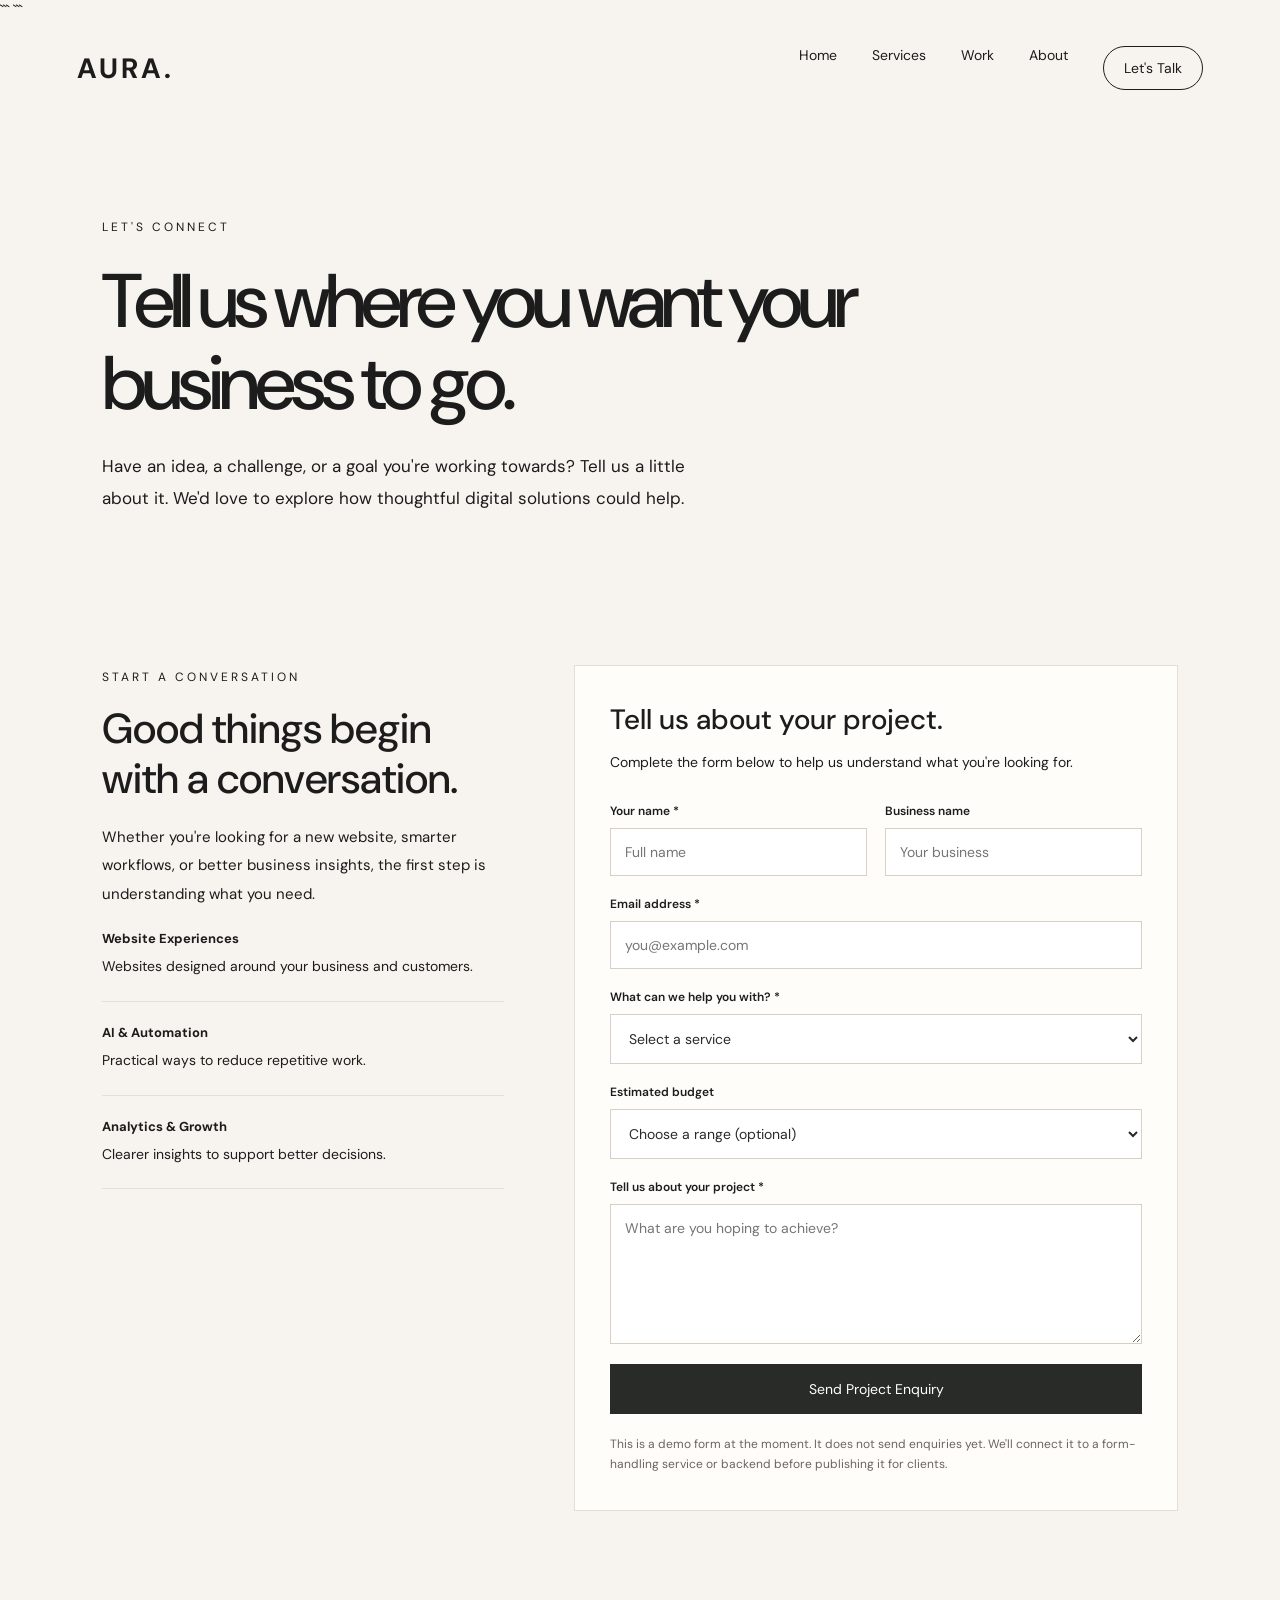
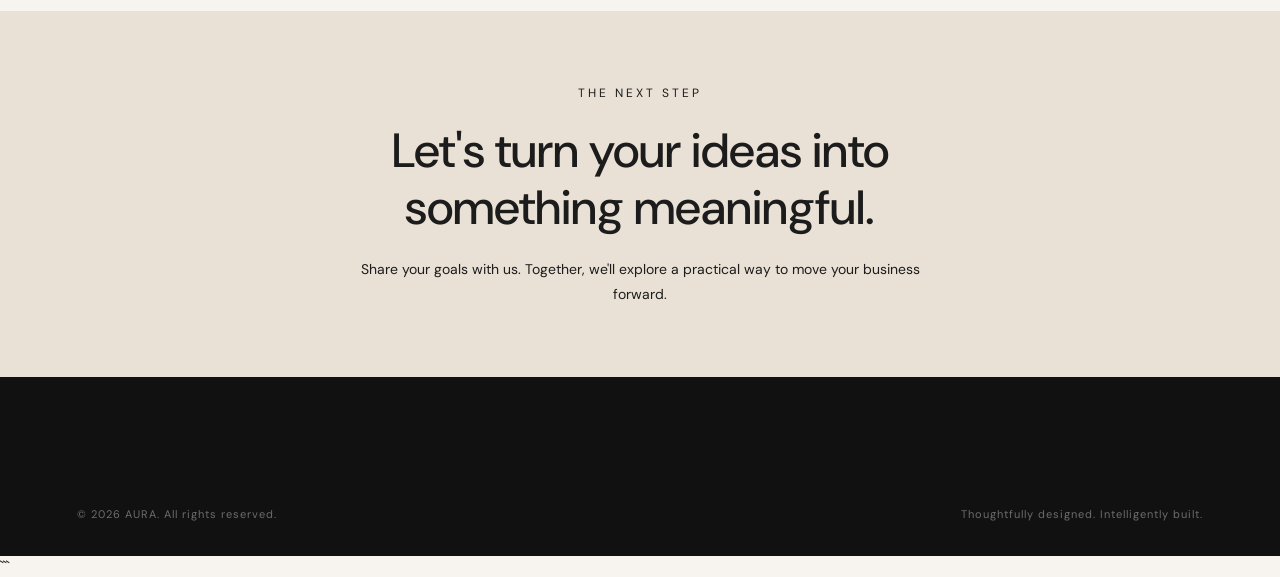
==== contact.html @ 784a13e6 "Add AURA contact portfolio page" ====
<!DOCTYPE html>
<html lang="en">
<head>
    <meta charset="UTF-8">
    <meta name="viewport" content="width=device-width, initial-scale=1.0">
<meta name="description" content="Let's discuss your business goals. Contact AURA to explore websites, AI automation, and digital growth solutions.">

<title>Contact Us | AURA</title>

<link rel="stylesheet" href="css/style.css">

<style>
    .contact-hero {
        padding: 100px 8% 75px;
        background: #f7f4ef;
    }

    .contact-eyebrow {
        text-transform: uppercase;
        letter-spacing: 3px;
        font-size: 12px;
    }

    .contact-hero h1 {
        max-width: 850px;
        margin: 25px 0;
        font-size: clamp(42px, 7vw, 76px);
        line-height: 1.08;
        font-weight: 500;
    }

    .contact-hero p {
        max-width: 620px;
        font-size: 17px;
        line-height: 1.9;
    }

    .contact-main {
        padding: 75px 8% 100px;
        display: grid;
        grid-template-columns: 0.8fr 1.2fr;
        gap: 70px;
        align-items: start;
    }

    .contact-info h2 {
        font-size: clamp(30px, 4vw, 42px);
        line-height: 1.2;
        font-weight: 500;
        margin: 18px 0;
    }

    .contact-info > p {
        line-height: 1.9;
        font-size: 15px;
    }

    .contact-detail {
        padding: 22px 0;
        border-bottom: 1px solid #e4ded4;
    }

    .contact-detail h3 {
        font-size: 13px;
        margin-bottom: 8px;
    }

    .contact-detail p {
        font-size: 14px;
        line-height: 1.7;
        margin: 0;
    }

    .contact-form-wrapper {
        padding: 35px;
        background: #fffdf9;
        border: 1px solid #e4ded4;
    }

    .contact-form-wrapper h2 {
        font-size: 28px;
        font-weight: 500;
        margin: 0 0 12px;
    }

    .contact-form-wrapper > p {
        font-size: 14px;
        line-height: 1.8;
        margin-bottom: 28px;
    }

    .contact-form {
        display: grid;
        gap: 20px;
    }

    .form-row {
        display: grid;
        grid-template-columns: repeat(2, minmax(0, 1fr));
        gap: 18px;
    }

    .form-group {
        display: flex;
        flex-direction: column;
        gap: 9px;
    }

    .form-group label {
        font-size: 12px;
        font-weight: 600;
    }

    .form-group input,
    .form-group select,
    .form-group textarea {
        width: 100%;
        padding: 14px;
        border: 1px solid #d8d0c5;
        background: #ffffff;
        color: #292b29;
        font: inherit;
        font-size: 14px;
        border-radius: 0;
    }

    .form-group input:focus,
    .form-group select:focus,
    .form-group textarea:focus {
        outline: 2px solid #a18a65;
        outline-offset: 2px;
    }

    .form-group textarea {
        min-height: 140px;
        resize: vertical;
    }

    .contact-submit {
        width: 100%;
        padding: 16px 22px;
        border: none;
        background: #292b29;
        color: #ffffff;
        font: inherit;
        font-size: 14px;
        cursor: pointer;
        transition: opacity 0.2s ease;
    }

    .contact-submit:hover {
        opacity: 0.85;
    }

    .form-note {
        font-size: 12px;
        line-height: 1.7;
        color: #69655e;
    }

    .contact-bottom {
        padding: 70px 8%;
        text-align: center;
        background: #e9e1d5;
    }

    .contact-bottom h2 {
        max-width: 700px;
        margin: 20px auto;
        font-size: clamp(30px, 5vw, 48px);
        line-height: 1.2;
        font-weight: 500;
    }

    .contact-bottom p {
        max-width: 580px;
        margin: 0 auto;
        line-height: 1.8;
        font-size: 14px;
    }

    @media (max-width: 800px) {
        .contact-main {
            grid-template-columns: 1fr;
            gap: 45px;
        }
    }

    @media (max-width: 550px) {
        .contact-hero {
            padding: 75px 6% 55px;
        }

        .contact-main,
        .contact-bottom {
            padding-left: 6%;
            padding-right: 6%;
        }

        .contact-form-wrapper {
            padding: 24px 18px;
        }

        .form-row {
            grid-template-columns: 1fr;
        }
    }
</style>
```

</head>

<body>

```
<header>
    <nav>
        <a href="index.html" class="logo">AURA<span>.</span></a>

        <div class="nav-links">
            <a href="index.html">Home</a>
            <a href="services.html">Services</a>
            <a href="work.html">Work</a>
            <a href="about.html">About</a>
            <a href="contact.html" class="nav-button">Let's Talk</a>
        </div>
    </nav>
</header>

<main>

    <section class="contact-hero">
        <span class="contact-eyebrow">LET'S CONNECT</span>

        <h1>Tell us where you want your business to go.</h1>

        <p>
            Have an idea, a challenge, or a goal you're working towards?
            Tell us a little about it. We'd love to explore how thoughtful
            digital solutions could help.
        </p>
    </section>

    <section class="contact-main">

        <div class="contact-info">
            <span class="contact-eyebrow">START A CONVERSATION</span>

            <h2>Good things begin with a conversation.</h2>

            <p>
                Whether you're looking for a new website, smarter
                workflows, or better business insights, the first step
                is understanding what you need.
            </p>

            <div class="contact-detail">
                <h3>Website Experiences</h3>
                <p>Websites designed around your business and customers.</p>
            </div>

            <div class="contact-detail">
                <h3>AI & Automation</h3>
                <p>Practical ways to reduce repetitive work.</p>
            </div>

            <div class="contact-detail">
                <h3>Analytics & Growth</h3>
                <p>Clearer insights to support better decisions.</p>
            </div>
        </div>

        <div class="contact-form-wrapper">
            <h2>Tell us about your project.</h2>

            <p>
                Complete the form below to help us understand what
                you're looking for.
            </p>

            <form class="contact-form" id="contactForm">

                <div class="form-row">
                    <div class="form-group">
                        <label for="name">Your name *</label>
                        <input
                            type="text"
                            id="name"
                            name="name"
                            placeholder="Full name"
                            autocomplete="name"
                            required
                        >
                    </div>

                    <div class="form-group">
                        <label for="business">Business name</label>
                        <input
                            type="text"
                            id="business"
                            name="business"
                            placeholder="Your business"
                            autocomplete="organization"
                        >
                    </div>
                </div>

                <div class="form-group">
                    <label for="email">Email address *</label>
                    <input
                        type="email"
                        id="email"
                        name="email"
                        placeholder="you@example.com"
                        autocomplete="email"
                        required
                    >
                </div>

                <div class="form-group">
                    <label for="service">What can we help you with? *</label>

                    <select id="service" name="service" required>
                        <option value="">Select a service</option>
                        <option value="Website Design">Website Design & Development</option>
                        <option value="AI and Automation">AI & Automation</option>
                        <option value="Analytics">Analytics & Reporting</option>
                        <option value="Digital Strategy">Digital Strategy</option>
                        <option value="Other">Something else</option>
                    </select>
                </div>

                <div class="form-group">
                    <label for="budget">Estimated budget</label>

                    <select id="budget" name="budget">
                        <option value="">Choose a range (optional)</option>
                        <option value="Under KSh 10,000">Under KSh 10,000</option>
                        <option value="KSh 10,000–30,000">KSh 10,000–30,000</option>
                        <option value="KSh 30,000–75,000">KSh 30,000–75,000</option>
                        <option value="KSh 75,000+">KSh 75,000+</option>
                        <option value="Not sure yet">Not sure yet</option>
                    </select>
                </div>

                <div class="form-group">
                    <label for="message">Tell us about your project *</label>

                    <textarea
                        id="message"
                        name="message"
                        placeholder="What are you hoping to achieve?"
                        required
                    ></textarea>
                </div>

                <button type="submit" class="contact-submit">
                    Send Project Enquiry
                </button>

                <p class="form-note">
                    This is a demo form at the moment. It does not send
                    enquiries yet. We'll connect it to a form-handling
                    service or backend before publishing it for clients.
                </p>

            </form>
        </div>

    </section>

    <section class="contact-bottom">
        <span class="contact-eyebrow">THE NEXT STEP</span>

        <h2>Let's turn your ideas into something meaningful.</h2>

        <p>
            Share your goals with us. Together, we'll explore a practical
            way to move your business forward.
        </p>
    </section>

</main>

<footer class="site-footer">
    <div class="footer-bottom">
        <p>&copy; 2026 AURA. All rights reserved.</p>
        <p>Thoughtfully designed. Intelligently built.</p>
    </div>
</footer>

<script src="js/script.js"></script>
```

</body>
</html>
---- css/style.css ----
@import url('https://fonts.googleapis.com/css2?family=DM+Sans:wght@400;500;600;700&family=Playfair+Display:ital,wght@0,500;1,500&display=swap');
/* =========================
   AURA — GLOBAL STYLES
========================= */

* {
    margin: 0;
    padding: 0;
    box-sizing: border-box;
}

body {
    font-family: 'DM Sans', sans-serif;
    background: #f7f4ef;
    color: #1c1c1c;
}

a {
    text-decoration: none;
    color: inherit;
}
/* =========================
   GLOBAL POLISH
========================= */

html {
    scroll-behavior: smooth;
}

body {
    overflow-x: hidden;
}

/* =========================
   NAVIGATION
========================= */

header {
    width: 100%;
    padding: 25px 6%;
     position: sticky;
    top: 0;
    z-index: 1000;

    background: rgba(247, 244, 239, .92);
    backdrop-filter: blur(12px);
}

nav {
    display: flex;
    align-items: center;
    justify-content: space-between;
}

.logo {
    font-size: 28px;
    font-weight: 700;
    letter-spacing: 3px;
}

.nav-links {
    display: flex;
    gap: 35px;
}

.nav-links a {
    font-size: 14px;
}

.nav-button {
    padding: 12px 20px;
    border: 1px solid #1c1c1c;
    border-radius: 30px;
    font-size: 14px;
}


/* =========================
   HERO
========================= */

.hero {
    min-height: 85vh;
    display: flex;
    align-items: center;
    padding: 80px 6%;
}

.hero-content {
    max-width: 850px;
}

.eyebrow {
    font-size: 12px;
    letter-spacing: 3px;
    margin-bottom: 25px;
}

h1 {
    font-size: clamp(60px, 9vw, 120px);
    line-height: 0.95;
    letter-spacing: -5px;
    margin-bottom: 35px;
}

h1 span {
    display: block;
    font-style: italic;
    font-weight: 400;
}

.hero-description {
    max-width: 600px;
    font-size: 19px;
    line-height: 1.7;
    margin-bottom: 40px;
}


/* =========================
   BUTTONS
========================= */

.hero-buttons {
    display: flex;
    gap: 15px;
    align-items: center;
}

.primary-button {
    background: #1c1c1c;
    color: white;
    padding: 16px 26px;
    border-radius: 30px;
}

.secondary-button {
    padding: 16px 26px;
    border: 1px solid #1c1c1c;
    border-radius: 30px;
}


/* =========================
   MOBILE
========================= */

@media (max-width: 768px) {

    .nav-links {
        display: none;
    }

    .nav-button {
        display: none;
    }

    .hero {
        min-height: 80vh;
        padding: 60px 7%;
    }

    h1 {
        font-size: 60px;
        letter-spacing: -3px;
    }

    .hero-description {
        font-size: 17px;
    }

    .hero-buttons {
        flex-direction: column;
        align-items: flex-start;
    }

}
/* =========================
   PROBLEM / SOLUTION SECTION
========================= */

.problem-section {
    padding: 140px 6%;
    background: #1c1c1c;
    color: #f7f4ef;
}

.section-label {
    font-size: 12px;
    letter-spacing: 3px;
    margin-bottom: 70px;
}

.problem-content {
    max-width: 950px;
}

.problem-content h2 {
    font-size: clamp(45px, 6vw, 85px);
    line-height: 1;
    letter-spacing: -3px;
    font-weight: 500;
    margin-bottom: 40px;
}

.problem-content h2 span {
    display: block;
    font-style: italic;
}

.problem-content p {
    max-width: 650px;
    font-size: 19px;
    line-height: 1.7;
}


/* =========================
   GROWTH GRID
========================= */

.growth-grid {
    display: grid;
    grid-template-columns: repeat(4, 1fr);
    gap: 30px;
    margin-top: 120px;
}

.growth-item {
    border-top: 1px solid rgba(247, 244, 239, 0.3);
    padding-top: 25px;
}

.growth-item span {
    font-size: 12px;
    letter-spacing: 2px;
    opacity: 0.6;
}

.growth-item h3 {
    font-size: 24px;
    margin: 35px 0 15px;
}

.growth-item p {
    font-size: 15px;
    line-height: 1.6;
    opacity: 0.7;
}


/* =========================
   MOBILE
========================= */

@media (max-width: 768px) {

    .problem-section {
        padding: 90px 7%;
    }

    .problem-content h2 {
        font-size: 48px;
    }

    .growth-grid {
        grid-template-columns: 1fr;
        gap: 50px;
        margin-top: 80px;
    }

}
/* =========================
   SERVICES SECTION
========================= */

.services-section {
    padding: 140px 6%;
    background: #f7f4ef;
    color: #1c1c1c;
}

.services-heading {
    display: flex;
    justify-content: space-between;
    align-items: flex-end;
    gap: 60px;
    margin-bottom: 80px;
}

.services-heading h2 {
    max-width: 850px;
    font-size: clamp(45px, 6vw, 80px);
    line-height: 1;
    letter-spacing: -3px;
    font-weight: 500;
}

.services-heading h2 span {
    display: block;
    font-style: italic;
}

.services-heading p {
    max-width: 350px;
    font-size: 17px;
    line-height: 1.7;
}


/* =========================
   SERVICE CARDS
========================= */

.services-grid {
    display: grid;
    grid-template-columns: repeat(3, 1fr);
    gap: 20px;
}

.service-card {
    min-height: 500px;
    padding: 35px;
    border: 1px solid #d8d3cb;
    display: flex;
    flex-direction: column;
    justify-content: space-between;
    transition: transform 0.3s ease,
                background 0.3s ease;
}

.service-card:hover {
    transform: translateY(-8px);
}

.service-card.featured {
    background: #1c1c1c;
    color: #f7f4ef;
    border-color: #1c1c1c;
}

.service-number {
    font-size: 12px;
    letter-spacing: 2px;
    opacity: 0.6;
}

.service-content h3 {
    font-size: 32px;
    margin-bottom: 20px;
    letter-spacing: -1px;
}

.service-content p {
    font-size: 16px;
    line-height: 1.7;
    max-width: 350px;
    opacity: 0.75;
    margin-bottom: 30px;
}

.service-content ul {
    list-style: none;
    display: flex;
    flex-direction: column;
    gap: 12px;
}

.service-content li {
    font-size: 14px;
    padding-bottom: 12px;
    border-bottom: 1px solid rgba(28, 28, 28, 0.15);
}

.featured .service-content li {
    border-color: rgba(247, 244, 239, 0.2);
}

.service-link {
    font-size: 14px;
    font-weight: 600;
}


/* =========================
   SERVICES MOBILE
========================= */

@media (max-width: 900px) {

    .services-heading {
        flex-direction: column;
        align-items: flex-start;
    }

    .services-grid {
        grid-template-columns: 1fr;
    }

    .service-card {
        min-height: 420px;
    }

}
/* =========================
   INDUSTRIES SECTION
========================= */

.industries-section {
    padding: 150px 6%;
    background: #e9e4dc;
    color: #1c1c1c;
}

.industries-heading {
    display: flex;
    justify-content: space-between;
    align-items: flex-end;
    gap: 60px;
    margin-top: 70px;
    margin-bottom: 100px;
}

.industries-heading h2 {
    max-width: 800px;
    font-size: clamp(48px, 6vw, 82px);
    line-height: 1;
    letter-spacing: -4px;
    font-weight: 500;
}

.industries-heading h2 span {
    display: block;
    font-style: italic;
}

.industries-heading p {
    max-width: 370px;
    font-size: 17px;
    line-height: 1.7;
}


/* =========================
   INDUSTRY LIST
========================= */

.industries-list {
    border-top: 1px solid rgba(28, 28, 28, 0.25);
}

.industry-item {
    display: grid;
    grid-template-columns: 80px 1fr 50px;
    align-items: center;
    gap: 30px;

    padding: 28px 0;

    border-bottom: 1px solid rgba(28, 28, 28, 0.25);

    transition:
        padding 0.3s ease,
        background 0.3s ease;
}

.industry-number {
    font-size: 12px;
    letter-spacing: 2px;
    opacity: 0.5;
}

.industry-name {
    font-size: clamp(28px, 4vw, 52px);
    letter-spacing: -2px;
    transition: transform 0.3s ease;
}

.industry-arrow {
    font-size: 25px;
    opacity: 0.5;
    transition:
        transform 0.3s ease,
        opacity 0.3s ease;
}


/* =========================
   INDUSTRY HOVER
========================= */

.industry-item:hover {
    padding-left: 20px;
    padding-right: 20px;
}

.industry-item:hover .industry-name {
    transform: translateX(10px);
}

.industry-item:hover .industry-arrow {
    transform: translate(5px, -5px);
    opacity: 1;
}


/* =========================
   INDUSTRIES MOBILE
========================= */

@media (max-width: 768px) {

    .industries-section {
        padding: 100px 7%;
    }

    .industries-heading {
        flex-direction: column;
        align-items: flex-start;
        margin-top: 50px;
        margin-bottom: 70px;
    }

    .industries-heading h2 {
        font-size: 50px;
    }

    .industry-item {
        grid-template-columns: 45px 1fr 30px;
        gap: 15px;
        padding: 22px 0;
    }

    .industry-name {
        font-size: 28px;
    }

}
/* =========================
   WORK SECTION
========================= */

.work-section {
    padding: 150px 6%;
    background: #f7f4ef;
    color: #1c1c1c;
}

.work-top {
    display: flex;
    justify-content: space-between;
    align-items: flex-end;
    gap: 60px;
    margin-bottom: 80px;
}

.work-top p {
    max-width: 360px;
    font-size: 17px;
    line-height: 1.7;
}

.featured-project {
    display: grid;
    grid-template-columns: 1.4fr 0.8fr;
    min-height: 650px;
    background: #1c1c1c;
    color: #f7f4ef;
}

.project-visual {
    position: relative;
    min-height: 650px;
    overflow: hidden;
    background: #c9b8a2;
}

.project-placeholder {
    position: absolute;
    inset: 0;

    display: flex;
    flex-direction: column;
    align-items: center;
    justify-content: center;

    color: #f7f4ef;
    background:
        linear-gradient(
            135deg,
            #b8a58e 0%,
            #d8c6ae 45%,
            #8e7762 100%
        );
}

.project-placeholder p {
    font-size: clamp(70px, 10vw, 150px);
    line-height: .8;
    letter-spacing: -8px;
    font-weight: 500;
}

.project-placeholder span {
    margin-top: 20px;
    font-size: 14px;
    letter-spacing: 8px;
}

.project-overlay {
    position: absolute;
    z-index: 2;
    top: 30px;
    left: 30px;
    right: 30px;

    display: flex;
    justify-content: space-between;

    font-size: 11px;
    letter-spacing: 2px;
    color: #f7f4ef;
}

.project-info {
    padding: 55px;
    display: flex;
    flex-direction: column;
    justify-content: space-between;
}

.project-meta {
    display: flex;
    justify-content: space-between;

    font-size: 11px;
    letter-spacing: 2px;
    opacity: .55;
}

.project-info h2 {
    margin-top: 80px;

    font-size: clamp(55px, 6vw, 90px);
    line-height: .9;
    letter-spacing: -4px;
    font-weight: 500;
}

.project-info h2 span {
    display: block;
    font-style: italic;
}

.project-info p {
    max-width: 400px;
    margin-top: 40px;

    font-size: 16px;
    line-height: 1.7;
    opacity: .7;
}

.project-tags {
    display: flex;
    flex-wrap: wrap;
    gap: 8px;
    margin-top: 35px;
}

.project-tags span {
    padding: 9px 13px;
    border: 1px solid rgba(247, 244, 239, .25);

    font-size: 11px;
    letter-spacing: 1px;
}

.project-link {
    display: inline-block;
    width: fit-content;

    margin-top: 50px;
    padding-bottom: 8px;

    border-bottom: 1px solid rgba(247, 244, 239, .5);

    font-size: 14px;
    font-weight: 600;
}

/* Hover */

.project-visual {
    transition: transform .5s ease;
}

.featured-project:hover .project-placeholder {
    transform: scale(1.04);
}

.project-placeholder {
    transition: transform .6s ease;
}

.project-link {
    transition: opacity .3s ease;
}

.project-link:hover {
    opacity: .6;
}


/* Mobile */

@media (max-width: 900px) {

    .work-section {
        padding: 100px 7%;
    }

    .work-top {
        flex-direction: column;
        align-items: flex-start;
        gap: 30px;
        margin-bottom: 60px;
    }

    .featured-project {
        grid-template-columns: 1fr;
    }

    .project-visual {
        min-height: 450px;
    }

    .project-info {
        padding: 40px 30px;
    }

    .project-info h2 {
        margin-top: 60px;
        font-size: 65px;
    }

}
/* =========================
   PROCESS SECTION
========================= */

.process-section {
    padding: 150px 6%;
    background: #1c1c1c;
    color: #f7f4ef;
}

.process-heading {
    display: flex;
    justify-content: space-between;
    align-items: flex-end;
    gap: 60px;
    margin-top: 70px;
    margin-bottom: 100px;
}

.process-heading h2 {
    max-width: 800px;
    font-size: clamp(48px, 6vw, 82px);
    line-height: 1;
    letter-spacing: -4px;
    font-weight: 500;
}

.process-heading h2 span {
    display: block;
    font-style: italic;
}

.process-heading p {
    max-width: 370px;
    font-size: 17px;
    line-height: 1.7;
    opacity: .7;
}

.process-grid {
    display: grid;
    grid-template-columns: repeat(3, 1fr);
    gap: 20px;
}

.process-item {
    min-height: 360px;
    padding: 35px;

    border-top: 1px solid rgba(247, 244, 239, .3);

    display: flex;
    flex-direction: column;
    justify-content: space-between;

    transition: background .3s ease, transform .3s ease;
}

.process-item:hover {
    background: rgba(247, 244, 239, .05);
    transform: translateY(-6px);
}

.process-number {
    font-size: 12px;
    letter-spacing: 2px;
    opacity: .5;
}

.process-item h3 {
    font-size: 36px;
    letter-spacing: -1px;
    font-weight: 500;
}

.process-item p {
    max-width: 330px;
    font-size: 15px;
    line-height: 1.7;
    opacity: .65;
}


/* Mobile */

@media (max-width: 900px) {

    .process-section {
        padding: 100px 7%;
    }

    .process-heading {
        flex-direction: column;
        align-items: flex-start;
        margin-top: 50px;
        margin-bottom: 70px;
    }

    .process-heading h2 {
        font-size: 50px;
    }

    .process-grid {
        grid-template-columns: 1fr;
        gap: 20px;
    }

    .process-item {
        min-height: 300px;
    }

}
/* =========================
   OFFERS SECTION
========================= */

.offers-section {
    padding: 150px 6%;
    background: #e9e4dc;
    color: #1c1c1c;
}

.offers-heading {
    display: flex;
    justify-content: space-between;
    align-items: flex-end;
    gap: 60px;
    margin-top: 70px;
    margin-bottom: 100px;
}

.offers-heading h2 {
    max-width: 800px;
    font-size: clamp(48px, 6vw, 82px);
    line-height: 1;
    letter-spacing: -4px;
    font-weight: 500;
}

.offers-heading h2 span {
    display: block;
    font-style: italic;
}

.offers-heading p {
    max-width: 370px;
    font-size: 17px;
    line-height: 1.7;
    opacity: .7;
}

.offers-grid {
    display: grid;
    grid-template-columns: repeat(3, 1fr);
    gap: 20px;
}

.offer-card {
    min-height: 620px;
    padding: 35px;

    border: 1px solid rgba(28, 28, 28, .2);

    display: flex;
    flex-direction: column;
    justify-content: space-between;

    transition: transform .3s ease, background .3s ease;
}

.offer-card:hover {
    transform: translateY(-8px);
    background: #f7f4ef;
}

.featured-offer {
    background: #1c1c1c;
    color: #f7f4ef;
    border-color: #1c1c1c;
}

.featured-offer:hover {
    background: #1c1c1c;
}

.offer-top {
    display: flex;
    justify-content: space-between;
    align-items: center;
}

.offer-number {
    font-size: 12px;
    letter-spacing: 2px;
    opacity: .5;
}

.offer-label {
    font-size: 11px;
    letter-spacing: 3px;
    opacity: .6;
}

.offer-content {
    margin-top: 60px;
}

.offer-content h3 {
    max-width: 350px;
    font-size: 34px;
    line-height: 1.05;
    letter-spacing: -1.5px;
    font-weight: 500;
    margin-bottom: 25px;
}

.offer-content p {
    max-width: 350px;
    font-size: 15px;
    line-height: 1.7;
    opacity: .65;
    margin-bottom: 35px;
}

.offer-content ul {
    list-style: none;
    display: flex;
    flex-direction: column;
    gap: 12px;
}

.offer-content li {
    padding-bottom: 12px;
    border-bottom: 1px solid rgba(28, 28, 28, .15);
    font-size: 14px;
}

.featured-offer .offer-content li {
    border-color: rgba(247, 244, 239, .2);
}

.offer-bottom {
    display: flex;
    justify-content: space-between;
    align-items: center;
    gap: 20px;

    padding-top: 25px;
    border-top: 1px solid rgba(28, 28, 28, .2);
}

.featured-offer .offer-bottom {
    border-color: rgba(247, 244, 239, .2);
}

.offer-bottom span {
    font-size: 13px;
    opacity: .7;
}

.offer-bottom a {
    font-size: 13px;
    font-weight: 600;
    padding-bottom: 5px;
    border-bottom: 1px solid currentColor;
}


/* Mobile */

@media (max-width: 900px) {

    .offers-section {
        padding: 100px 7%;
    }

    .offers-heading {
        flex-direction: column;
        align-items: flex-start;
        margin-top: 50px;
        margin-bottom: 70px;
    }

    .offers-heading h2 {
        font-size: 50px;
    }

    .offers-grid {
        grid-template-columns: 1fr;
    }

    .offer-card {
        min-height: 550px;
    }

}
/* =========================
   AUDIT SECTION
========================= */

.audit-section {
    padding: 160px 6%;
    background: #1c1c1c;
    color: #f7f4ef;

    display: grid;
    grid-template-columns: 1.4fr .6fr;
    gap: 100px;
}

.audit-content h2 {
    max-width: 900px;
    margin-top: 70px;

    font-size: clamp(50px, 7vw, 100px);
    line-height: .95;
    letter-spacing: -5px;
    font-weight: 500;
}

.audit-content h2 span {
    display: block;
    font-style: italic;
}

.audit-content > p {
    max-width: 560px;
    margin-top: 45px;

    font-size: 18px;
    line-height: 1.7;
    opacity: .65;
}

.audit-button {
    display: inline-block;

    margin-top: 45px;
    padding: 16px 24px;

    background: #f7f4ef;
    color: #1c1c1c;

    font-size: 14px;
    font-weight: 600;

    transition: transform .3s ease, opacity .3s ease;
}

.audit-button:hover {
    transform: translateY(-4px);
    opacity: .85;
}

.audit-details {
    align-self: end;
}

.audit-detail {
    display: grid;
    grid-template-columns: 40px 1fr;
    gap: 20px;

    padding: 22px 0;

    border-top: 1px solid rgba(247, 244, 239, .25);
}

.audit-detail:last-child {
    border-bottom: 1px solid rgba(247, 244, 239, .25);
}

.audit-detail span {
    font-size: 11px;
    letter-spacing: 2px;
    opacity: .45;
}

.audit-detail p {
    font-size: 14px;
    opacity: .7;
}


/* Mobile */

@media (max-width: 900px) {

    .audit-section {
        padding: 110px 7%;
        grid-template-columns: 1fr;
        gap: 80px;
    }

    .audit-content h2 {
        margin-top: 50px;
        font-size: 55px;
        letter-spacing: -3px;
    }

    .audit-content > p {
        font-size: 16px;
    }

}
/* =========================
   FOOTER
========================= */

.site-footer {
    padding: 100px 6% 35px;
    background: #111111;
    color: #f7f4ef;
}

.footer-main {
    display: grid;
    grid-template-columns: 2fr 1fr 1fr 1fr;
    gap: 60px;
    padding-bottom: 100px;
}

.footer-logo {
    display: inline-block;

    font-size: 32px;
    font-weight: 700;
    letter-spacing: 5px;
}

.footer-brand p {
    max-width: 250px;
    margin-top: 25px;

    font-size: 15px;
    line-height: 1.7;
    opacity: .55;
}

.footer-column {
    display: flex;
    flex-direction: column;
    gap: 15px;
}

.footer-title {
    margin-bottom: 15px;

    font-size: 10px;
    letter-spacing: 2px;
    opacity: .4;
}

.footer-column a {
    width: fit-content;

    font-size: 14px;
    opacity: .65;

    transition: opacity .3s ease;
}

.footer-column a:hover {
    opacity: 1;
}

.footer-statement {
    padding: 80px 0;
    border-top: 1px solid rgba(247, 244, 239, .15);
    border-bottom: 1px solid rgba(247, 244, 239, .15);
}

.footer-statement p {
    max-width: 900px;

    font-size: clamp(50px, 7vw, 105px);
    line-height: .95;
    letter-spacing: -5px;
    font-weight: 500;
}

.footer-statement span {
    display: block;
    font-style: italic;
}

.footer-bottom {
    display: flex;
    justify-content: space-between;

    padding-top: 30px;

    font-size: 11px;
    letter-spacing: 1px;
    opacity: .4;
}


/* Mobile */

@media (max-width: 900px) {

    .site-footer {
        padding: 80px 7% 30px;
    }

    .footer-main {
        grid-template-columns: 1fr 1fr;
        gap: 60px 30px;
        padding-bottom: 70px;
    }

    .footer-brand {
        grid-column: 1 / -1;
    }

    .footer-statement {
        padding: 60px 0;
    }

    .footer-statement p {
        font-size: 55px;
        letter-spacing: -3px;
    }

    .footer-bottom {
        flex-direction: column;
        gap: 10px;
    }

}
/* =========================
   TYPOGRAPHY POLISH
========================= */

.hero h1 span,
.problem-content h2 span,
.services-heading h2 span,
.industries-heading h2 span,
.project-info h2 span,
.process-heading h2 span,
.offers-heading h2 span,
.audit-content h2 span,
.footer-statement span {
    font-family: "Playfair Display", serif;
    font-style: italic;
    font-weight: 500;
}
/* ================================
   AZURE DIANI VISUAL
================================ */

.azure-scene {
    position: absolute;
    inset: 0;
    overflow: hidden;
    background:
        linear-gradient(
            180deg,
            #b9c9c8 0%,
            #d9d1bd 42%,
            #9eae9e 43%,
            #6f8f91 63%,
            #315d68 100%
        );
    transition: transform .7s ease;
}

.featured-project:hover .azure-scene {
    transform: scale(1.04);
}

/* Sun */

.azure-sun {
    position: absolute;
    width: 170px;
    height: 170px;
    border-radius: 50%;
    background: #f3d9a4;
    top: 16%;
    right: 18%;
    filter: blur(1px);
    opacity: .9;
}

/* Horizon */

.azure-horizon {
    position: absolute;
    width: 100%;
    height: 22%;
    left: 0;
    top: 39%;
    background: rgba(236, 218, 182, .35);
}

/* Water */

.azure-water {
    position: absolute;
    width: 130%;
    height: 45%;
    left: -15%;
    bottom: -12%;
    border-radius: 50% 50% 0 0;
    background:
        repeating-linear-gradient(
            175deg,
            rgba(255,255,255,.12) 0px,
            rgba(255,255,255,.12) 2px,
            transparent 2px,
            transparent 14px
        ),
        linear-gradient(
            180deg,
            #67949a,
            #315d68
        );
}

/* Palm silhouettes */

.azure-palm {
    position: absolute;
    width: 18px;
    height: 300px;
    background: #263c37;
    bottom: -50px;
    border-radius: 50px;
    transform-origin: bottom center;
    z-index: 2;
}

.azure-palm-left {
    left: 9%;
    transform: rotate(8deg);
}

.azure-palm-right {
    right: 8%;
    height: 340px;
    transform: rotate(-10deg);
}

/* Palm leaves */

.azure-palm::before,
.azure-palm::after {
    content: "";
    position: absolute;
    width: 170px;
    height: 90px;
    top: -35px;
    left: -75px;
    border-radius: 50%;
    border-top: 18px solid #263c37;
    transform: rotate(-20deg);
}

.azure-palm::after {
    transform: rotate(25deg);
}

/* Azure branding */

.azure-brand {
    position: absolute;
    z-index: 3;
    inset: 0;
    display: flex;
    flex-direction: column;
    align-items: center;
    justify-content: center;
    color: #f7f4ef;
    text-shadow: 0 3px 20px rgba(0,0,0,.18);
}

.azure-brand span {
    font-family: "Playfair Display", serif;
    font-size: clamp(70px, 9vw, 135px);
    line-height: .8;
    letter-spacing: -6px;
    font-weight: 500;
}

.azure-brand small {
    margin-top: 22px;
    font-size: 12px;
    letter-spacing: 9px;
    margin-left: 9px;
}

/* Bottom caption */

.azure-caption {
    position: absolute;
    z-index: 4;
    left: 30px;
    right: 30px;
    bottom: 25px;
    display: flex;
    justify-content: space-between;
    color: #f7f4ef;
    font-size: 10px;
    letter-spacing: 2px;
    opacity: .7;
}

/* Mobile */

@media (max-width: 900px) {

    .azure-sun {
        width: 120px;
        height: 120px;
        right: 12%;
    }

    .azure-brand span {
        font-size: 85px;
    }

    .azure-brand small {
        font-size: 10px;
        letter-spacing: 7px;
    }

    .azure-palm {
        height: 240px;
    }

    .azure-palm-right {
        height: 270px;
    }

    .azure-caption {
        left: 20px;
        right: 20px;
    }
}
/* ================================
   ABOUT AURA
================================ */

.about-section {
    padding: 150px 6%;
    background: #f7f4ef;
    color: #1c1c1c;
}

.about-top {
    display: flex;
    justify-content: space-between;
    align-items: flex-start;
    gap: 60px;
    padding-bottom: 90px;
    border-bottom: 1px solid #d8d3cb;
}

.about-top p {
    max-width: 500px;
    font-size: 20px;
    line-height: 1.6;
}

.about-main {
    display: grid;
    grid-template-columns: 1.1fr .9fr;
    gap: 100px;
    padding: 110px 0;
}

.about-heading h2 {
    max-width: 800px;
    font-size: clamp(55px, 7vw, 105px);
    line-height: .95;
    letter-spacing: -5px;
    font-weight: 500;
}

.about-heading h2 span {
    display: block;
    font-family: "Playfair Display", serif;
    font-style: italic;
    font-weight: 500;
}

.about-copy {
    max-width: 520px;
    padding-top: 10px;
}

.about-copy p {
    font-size: 16px;
    line-height: 1.8;
    margin-bottom: 28px;
    opacity: .65;
}

.about-copy .about-lead {
    font-size: 22px;
    line-height: 1.55;
    opacity: 1;
    margin-bottom: 35px;
}

.about-principles {
    display: grid;
    grid-template-columns: repeat(4, 1fr);
    gap: 20px;
}

.about-principle {
    min-height: 250px;
    padding: 30px;
    border-top: 1px solid #c9c3ba;
    transition:
        transform .3s ease,
        background .3s ease;
}

.about-principle:hover {
    transform: translateY(-6px);
    background: #e9e4dc;
}

.about-principle > span {
    font-size: 11px;
    letter-spacing: 2px;
    opacity: .45;
}

.about-principle h3 {
    margin-top: 70px;
    margin-bottom: 15px;
    font-size: 27px;
    letter-spacing: -1px;
    font-weight: 500;
}

.about-principle p {
    max-width: 220px;
    font-size: 14px;
    line-height: 1.7;
    opacity: .6;
}


/* Responsive */

@media (max-width: 900px) {

    .about-section {
        padding: 100px 7%;
    }

    .about-top {
        flex-direction: column;
        gap: 35px;
        padding-bottom: 60px;
    }

    .about-top p {
        font-size: 18px;
    }

    .about-main {
        grid-template-columns: 1fr;
        gap: 60px;
        padding: 80px 0;
    }

    .about-heading h2 {
        font-size: 60px;
        letter-spacing: -3px;
    }

    .about-copy .about-lead {
        font-size: 20px;
    }

    .about-principles {
        grid-template-columns: 1fr 1fr;
        gap: 15px;
    }

    .about-principle {
        min-height: 230px;
    }
}


@media (max-width: 600px) {

    .about-section {
        padding: 85px 7%;
    }

    .about-main {
        padding: 65px 0;
    }

    .about-heading h2 {
        font-size: 50px;
    }

    .about-principles {
        grid-template-columns: 1fr;
    }

    .about-principle {
        min-height: 210px;
    }

    .about-principle h3 {
        margin-top: 55px;
    }
}
/* =================================
   BUILD 14 — AURA TRUST SECTION
================================= */

.trust-section {
    padding: 150px 6%;
    background: #1c1c1c;
    color: #f7f4ef;
}

.trust-heading {
    display: flex;
    justify-content: space-between;
    align-items: flex-end;
    gap: 70px;
    margin-top: 70px;
    margin-bottom: 90px;
}

.trust-heading h2 {
    max-width: 800px;
    font-size: clamp(45px, 6vw, 82px);
    line-height: 1;
    letter-spacing: -4px;
    font-weight: 500;
}

.trust-heading h2 span {
    display: block;
    font-family: "Playfair Display", serif;
    font-style: italic;
    font-weight: 500;
}

.trust-heading > p {
    max-width: 350px;
    font-size: 16px;
    line-height: 1.8;
    opacity: .65;
}

.trust-grid {
    display: grid;
    grid-template-columns: repeat(3, 1fr);
    gap: 20px;
}

.trust-card {
    min-height: 380px;
    padding: 35px;
    border: 1px solid rgba(247, 244, 239, .2);
    display: flex;
    flex-direction: column;
    align-items: flex-start;
    transition:
        transform .3s ease,
        background .3s ease,
        border-color .3s ease;
}

.trust-card:hover {
    transform: translateY(-6px);
    background: rgba(247, 244, 239, .04);
    border-color: rgba(247, 244, 239, .5);
}

.trust-number {
    font-size: 12px;
    letter-spacing: 2px;
    opacity: .5;
}

.trust-card h3 {
    margin-top: 65px;
    margin-bottom: 20px;
    font-size: 30px;
    letter-spacing: -1px;
    font-weight: 500;
}

.trust-card > p {
    max-width: 320px;
    font-size: 15px;
    line-height: 1.8;
    opacity: .65;
}

.trust-caption {
    margin-top: auto;
    padding-top: 35px;
    font-size: 10px;
    letter-spacing: 2px;
    opacity: .45;
}

.trust-bottom {
    margin-top: 100px;
    padding-top: 50px;
    border-top: 1px solid rgba(247, 244, 239, .2);
    display: flex;
    justify-content: space-between;
    align-items: flex-end;
    gap: 40px;
}

.trust-bottom p {
    max-width: 750px;
    font-size: clamp(28px, 4vw, 48px);
    line-height: 1.2;
    letter-spacing: -1.5px;
}

.trust-bottom p span {
    display: block;
    font-family: "Playfair Display", serif;
    font-style: italic;
}

.trust-bottom a {
    flex-shrink: 0;
    padding-bottom: 8px;
    border-bottom: 1px solid rgba(247, 244, 239, .5);
    font-size: 13px;
    transition: opacity .3s ease;
}

.trust-bottom a:hover {
    opacity: .6;
}


/* RESPONSIVE DESIGN */

@media (max-width: 900px) {

    .trust-section {
        padding: 100px 7%;
    }

    .trust-heading {
        flex-direction: column;
        align-items: flex-start;
        gap: 30px;
        margin-top: 50px;
        margin-bottom: 60px;
    }

    .trust-heading h2 {
        font-size: 55px;
    }

    .trust-grid {
        grid-template-columns: 1fr;
        gap: 15px;
    }

    .trust-card {
        min-height: 300px;
    }

    .trust-card h3 {
        margin-top: 45px;
    }

    .trust-bottom {
        flex-direction: column;
        align-items: flex-start;
        gap: 30px;
        margin-top: 70px;
    }
}

@media (max-width: 600px) {

    .trust-section {
        padding: 85px 7%;
    }

    .trust-heading h2 {
        font-size: 43px;
        letter-spacing: -2px;
    }

    .trust-card {
        padding: 28px;
    }

    .trust-card h3 {
        font-size: 27px;
    }

    .trust-bottom p {
        font-size: 32px;
    }
}
/* =====================================
   BUILD 16 — CASA SOL PROJECT
===================================== */

.casa-project {
    display: grid;
    grid-template-columns: 1.2fr .8fr;
    min-height: 600px;
    margin-top: 35px;
    background: #e9e4dc;
    color: #1c1c1c;
    overflow: hidden;
}

.casa-visual {
    position: relative;
    min-height: 600px;
    overflow: hidden;
    background:
        linear-gradient(
            180deg,
            #d9c8ad 0%,
            #eee0c8 48%,
            #b4b9a4 49%,
            #728b80 100%
        );
    isolation: isolate;
}

.casa-topline,
.casa-bottomline {
    position: absolute;
    z-index: 5;
    left: 30px;
    right: 30px;
    display: flex;
    justify-content: space-between;
    gap: 15px;
    color: #f7f4ef;
    font-size: 10px;
    letter-spacing: 2px;
}

.casa-topline {
    top: 30px;
}

.casa-bottomline {
    bottom: 25px;
    opacity: .8;
}

.casa-sun {
    position: absolute;
    top: 13%;
    right: 17%;
    width: 125px;
    height: 125px;
    border-radius: 50%;
    background: #f5e4bc;
    opacity: .9;
}

/* Villa architecture */

.casa-architecture {
    position: absolute;
    inset: 0;
    display: flex;
    flex-direction: column;
    justify-content: flex-end;
    align-items: center;
}

.casa-building {
    position: relative;
    z-index: 2;
    width: 76%;
    margin-bottom: 0;
}

.casa-roof {
    height: 25px;
    background: #8b7964;
    clip-path: polygon(5% 0, 95% 0, 100% 100%, 0 100%);
}

.casa-wall {
    height: 190px;
    padding: 35px 28px 0;
    display: flex;
    justify-content: center;
    align-items: stretch;
    gap: 12px;
    background: #f0e7d8;
    box-shadow: 0 15px 30px rgba(48, 49, 39, .12);
}

.casa-window,
.casa-door {
    flex: 1;
    min-width: 0;
    background:
        linear-gradient(
            145deg,
            #8ba3a0,
            #3c5c5c
        );
    border: 7px solid #d3c4ae;
}

.casa-door {
    flex: .85;
    background:
        linear-gradient(
            90deg,
            #a68b6b,
            #725c47
        );
}

/* Pool */

.casa-pool {
    position: relative;
    z-index: 3;
    width: 90%;
    height: 100px;
    margin-top: -2px;
    background:
        repeating-linear-gradient(
            175deg,
            rgba(255,255,255,.2) 0,
            rgba(255,255,255,.2) 2px,
            transparent 2px,
            transparent 13px
        ),
        linear-gradient(
            180deg,
            #91b4b3,
            #527e83
        );
    clip-path: polygon(8% 0, 92% 0, 100% 100%, 0 100%);
}

/* Branding */

.casa-brand {
    position: absolute;
    z-index: 4;
    top: 43%;
    left: 50%;
    width: 90%;
    transform: translate(-50%, -50%);
    display: flex;
    flex-direction: column;
    align-items: center;
    color: #fffaf0;
    text-align: center;
    text-shadow: 0 2px 15px rgba(28, 28, 28, .2);
}

.casa-brand span {
    font-family: "Playfair Display", serif;
    font-size: clamp(45px, 6vw, 85px);
    letter-spacing: -3px;
}

.casa-brand small {
    margin-top: 8px;
    font-size: 9px;
    letter-spacing: 5px;
}

/* Project details */

.casa-info {
    min-width: 0;
    padding: 45px;
    display: flex;
    flex-direction: column;
    justify-content: space-between;
}

.casa-meta {
    display: flex;
    justify-content: space-between;
    gap: 15px;
    font-size: 10px;
    letter-spacing: 1.5px;
    opacity: .55;
}

.casa-description {
    margin-top: 65px;
    margin-bottom: 35px;
}

.casa-label {
    display: block;
    margin-bottom: 25px;
    font-size: 10px;
    letter-spacing: 2px;
    opacity: .55;
}

.casa-description h3 {
    font-size: clamp(38px, 4vw, 60px);
    line-height: 1;
    letter-spacing: -2.5px;
    font-weight: 500;
}

.casa-description h3 span {
    display: block;
    font-family: "Playfair Display", serif;
    font-style: italic;
    font-weight: 500;
}

.casa-description p {
    max-width: 400px;
    margin-top: 30px;
    font-size: 15px;
    line-height: 1.8;
    opacity: .7;
}

.casa-tags {
    display: flex;
    flex-wrap: wrap;
    gap: 8px;
    margin-bottom: 30px;
}

.casa-tags span {
    padding: 9px 11px;
    border: 1px solid rgba(28, 28, 28, .2);
    font-size: 10px;
}

.casa-link {
    width: fit-content;
    max-width: 100%;
    padding-bottom: 8px;
    border-bottom: 1px solid rgba(28, 28, 28, .5);
    font-size: 13px;
    font-weight: 600;
    transition: opacity .3s ease;
}

.casa-link:hover {
    opacity: .6;
}


/* Tablet */

@media (max-width: 900px) {

    .casa-project {
        grid-template-columns: 1fr;
    }

    .casa-visual {
        min-height: 480px;
    }

    .casa-info {
        padding: 35px;
    }

    .casa-description {
        margin-top: 55px;
    }

    .casa-description h3 {
        font-size: 55px;
    }
}


/* Mobile */

@media (max-width: 600px) {

    .casa-visual {
        min-height: 400px;
    }

    .casa-topline,
    .casa-bottomline {
        left: 18px;
        right: 18px;
        font-size: 8px;
        letter-spacing: 1px;
    }

    .casa-sun {
        width: 90px;
        height: 90px;
    }

    .casa-building {
        width: 85%;
    }

    .casa-wall {
        height: 145px;
        padding: 25px 18px 0;
        gap: 7px;
    }

    .casa-window,
    .casa-door {
        border-width: 4px;
    }

    .casa-pool {
        height: 70px;
    }

    .casa-brand span {
        font-size: 48px;
        letter-spacing: -2px;
    }

    .casa-brand small {
        font-size: 8px;
        letter-spacing: 3px;
    }

    .casa-info {
        padding: 28px;
    }

    .casa-meta {
        font-size: 9px;
    }

    .casa-description {
        margin-top: 45px;
    }

    .casa-description h3 {
        font-size: 44px;
        letter-spacing: -2px;
    }
}
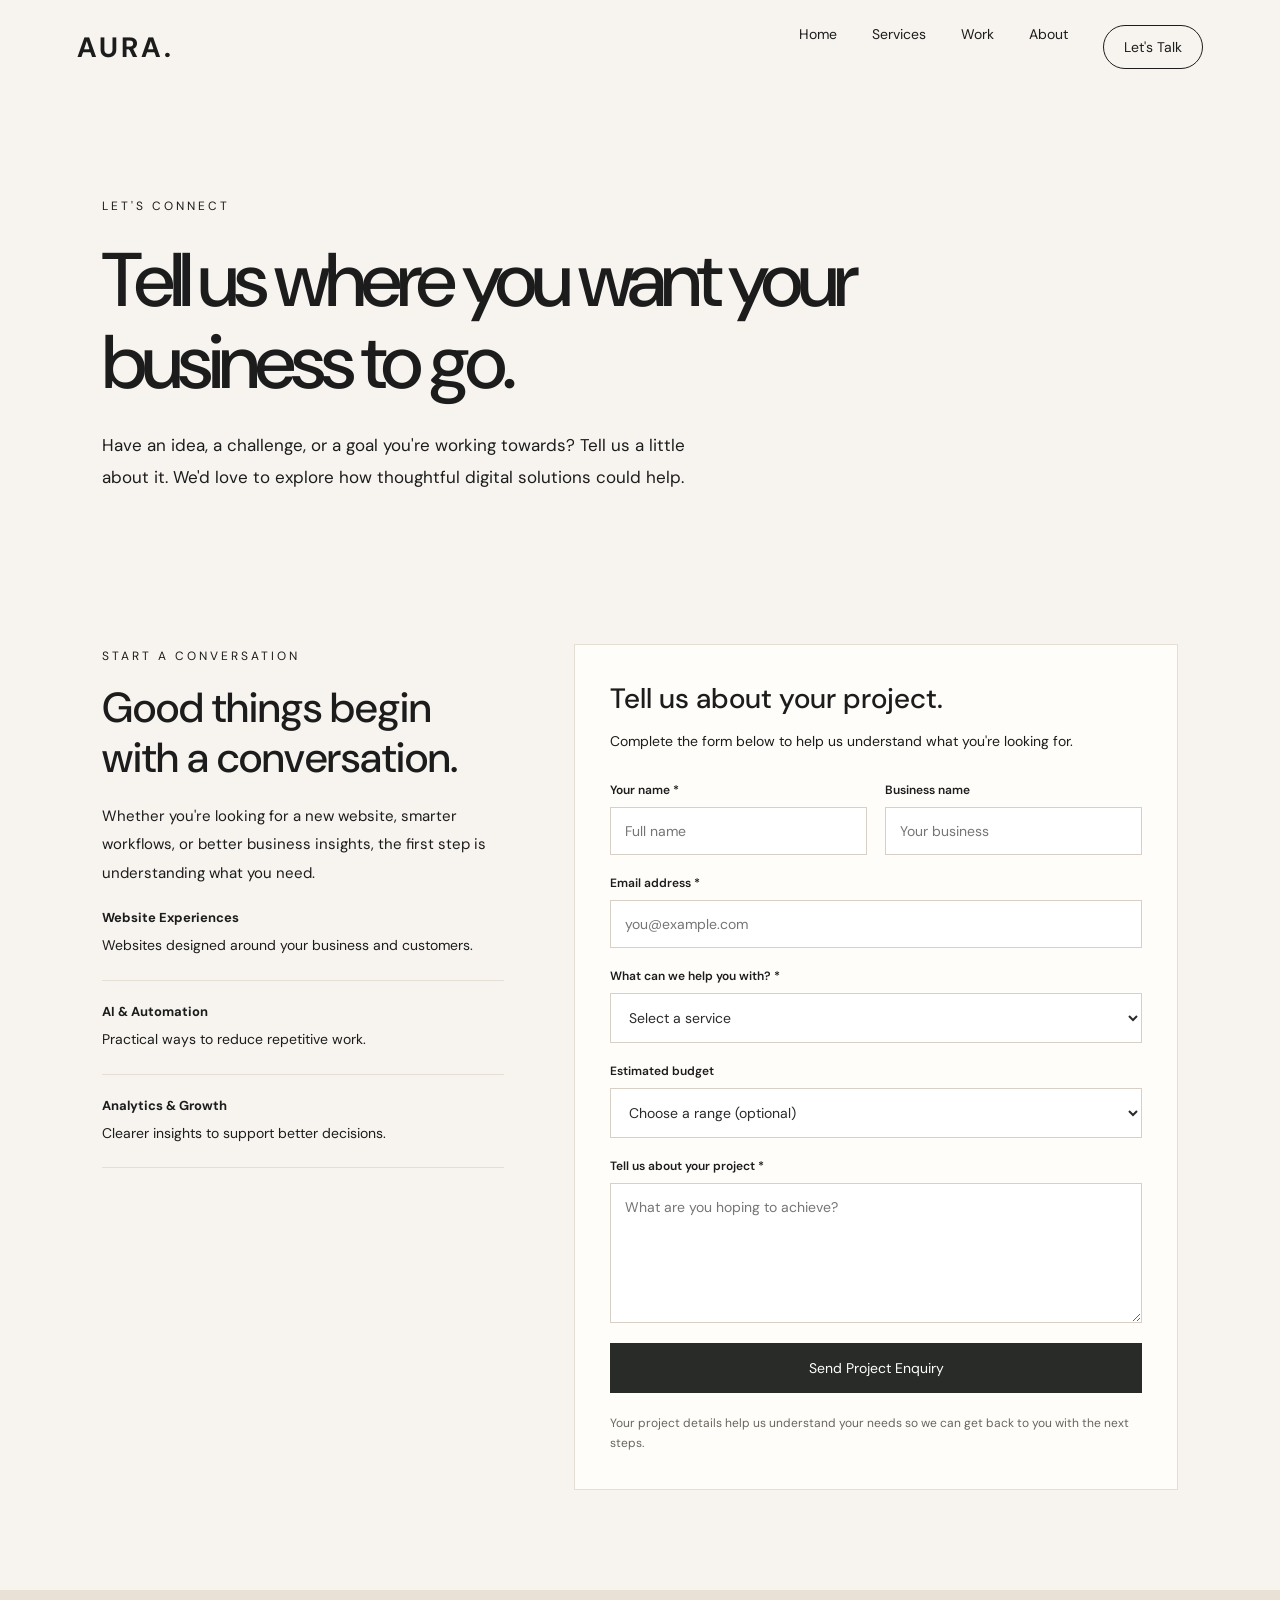
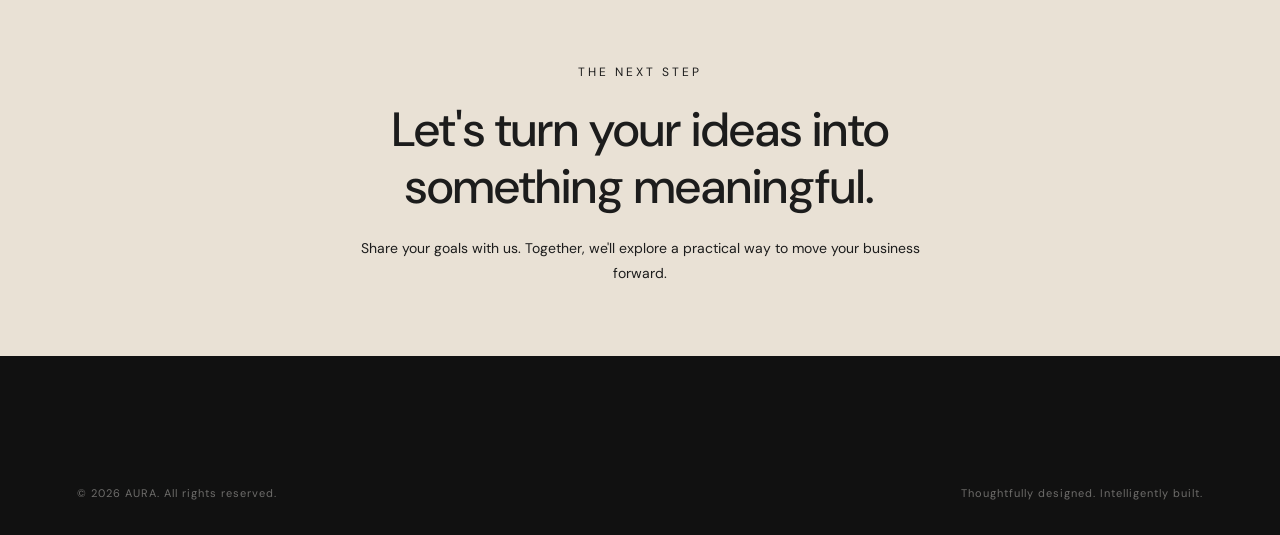
==== commit 1b850def: "Configure Netlify contact form" ====
--- a/contact.html
+++ b/contact.html
@@ -206,13 +206,9 @@
         }
     }
 </style>
-```
-
 </head>
 
 <body>
-
-```
 <header>
     <nav>
         <a href="index.html" class="logo">AURA<span>.</span></a>
@@ -278,7 +274,22 @@
                 you're looking for.
             </p>
 
-            <form class="contact-form" id="contactForm">
+            <form
+                name="aura-enquiries"
+                method="POST"
+                data-netlify="true"
+                netlify-honeypot="bot-field"
+                class="contact-form"
+                id="contactForm"
+          >
+            <input type="hidden" name="form-name" value="aura-enquiries">
+
+    <div hidden>
+        <label>
+            Don't fill this out:
+            <input name="bot-field">
+        </label>
+    </div>
 
                 <div class="form-row">
                     <div class="form-group">
@@ -359,9 +370,8 @@
                 </button>
 
                 <p class="form-note">
-                    This is a demo form at the moment. It does not send
-                    enquiries yet. We'll connect it to a form-handling
-                    service or backend before publishing it for clients.
+                    Your project details help us understand your needs so we can
+                    get back to you with the next steps.
                 </p>
 
             </form>
@@ -390,7 +400,5 @@
 </footer>
 
 <script src="js/script.js"></script>
-```
-
 </body>
 </html>
